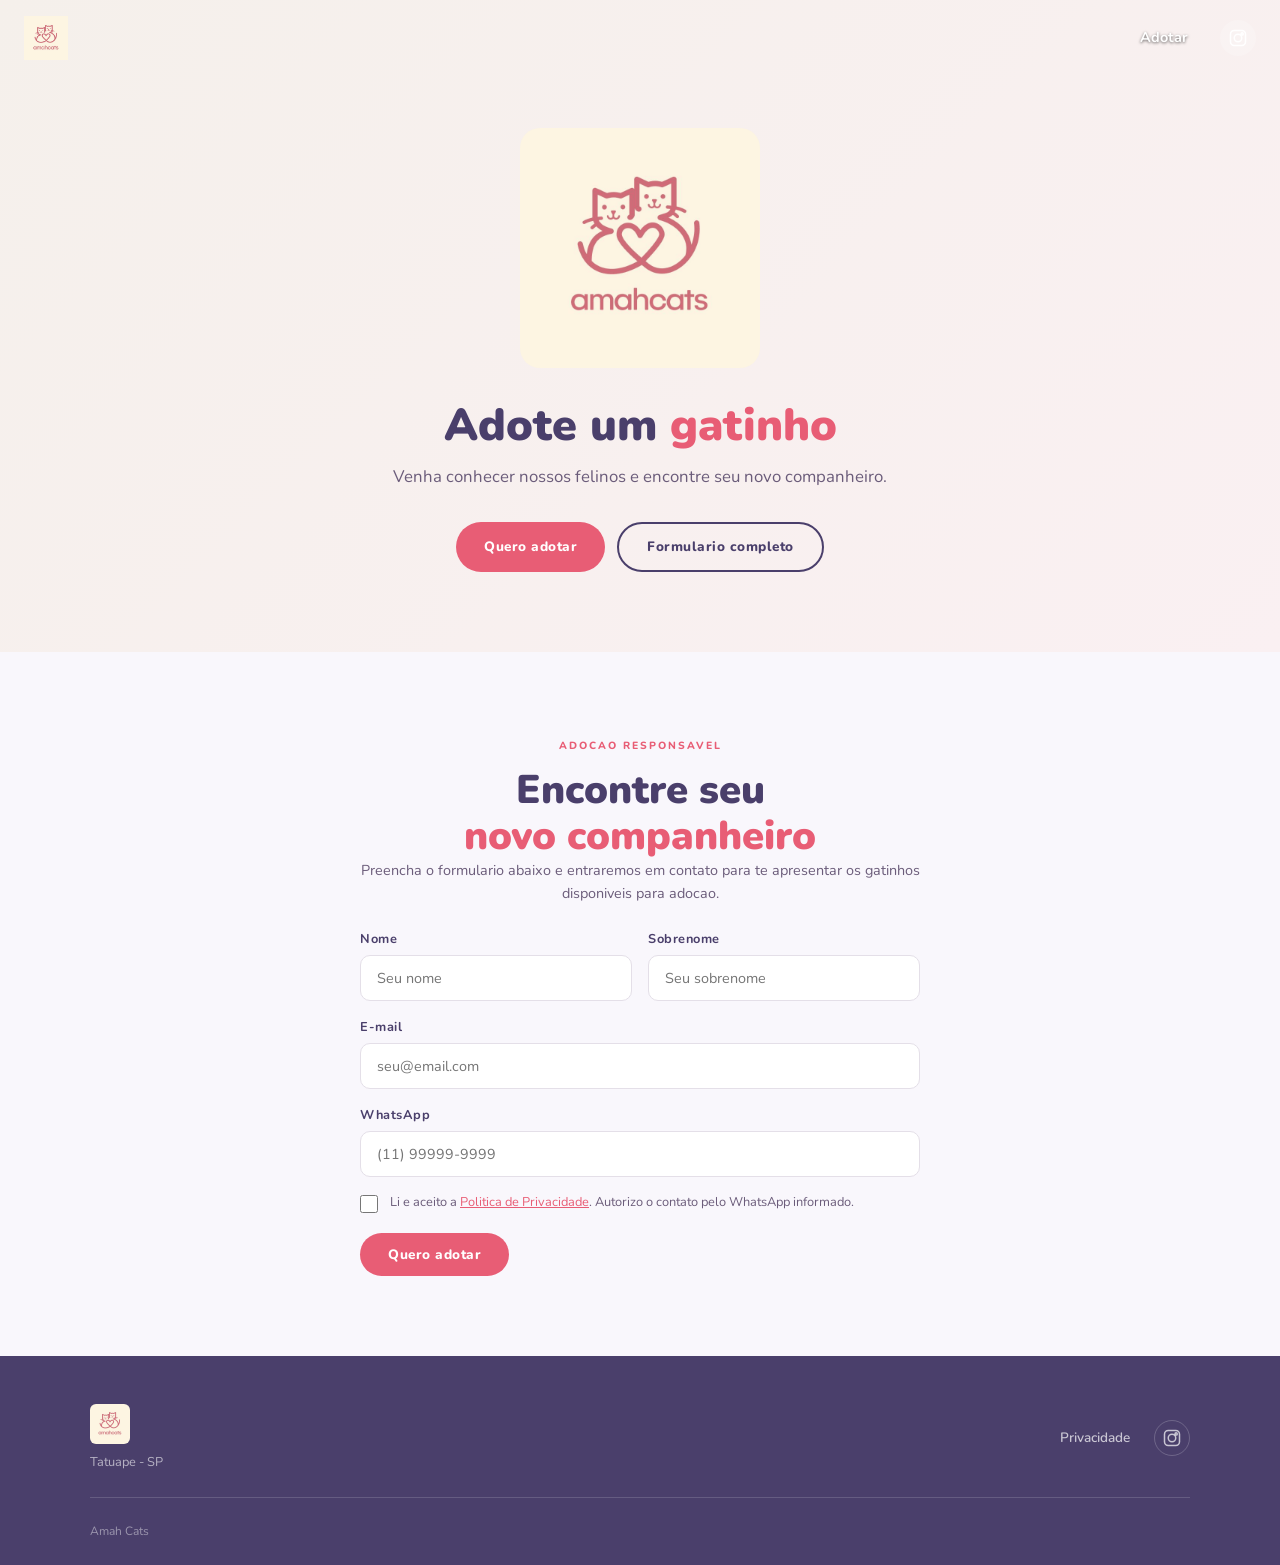
==== index.html @ 545fde56 "fix: remove Cat Cafe branding, update location to Tatuape SP Co-Authored-By: Claude Opus 4.6 (1M con" ====
<!DOCTYPE html>
<html lang="pt-BR">
<head>
  <meta charset="UTF-8" />
  <meta name="viewport" content="width=device-width, initial-scale=1.0" />
  <meta name="description" content="Amah Cats - Tatuape, SP. Adote um gatinho!" />
  <title>Amah Cats</title>
  <link rel="icon" type="image/png" href="assets/amahcats_logo.png" />
  <link rel="stylesheet" href="css/style.css?v=1" />
  <link rel="preconnect" href="https://fonts.googleapis.com" />
  <link rel="preconnect" href="https://fonts.gstatic.com" crossorigin />
  <link href="https://fonts.googleapis.com/css2?family=Nunito:wght@400;600;700;800;900&display=swap" rel="stylesheet" />
</head>
<body>

  <a href="#main-content" class="skip-nav">Pular para o conteudo</a>

  <!-- HEADER -->
  <header class="header header--scrolled" id="header" role="banner">
    <a href="/" class="header__logo" aria-label="Amah Cats - pagina inicial">
      <img src="assets/amahcats_logo.png" alt="Amah Cats" />
    </a>
    <nav class="header__nav" id="mainNav" aria-label="Navegacao principal">
      <a href="#adocao">Adotar</a>
      <div class="header__actions">
        <div class="header__socials" aria-label="Redes sociais">
          <a href="https://instagram.com/amahcats" target="_blank" rel="noopener" aria-label="Instagram da Amah Cats"><svg width="18" height="18" viewBox="0 0 24 24" fill="none" stroke="currentColor" stroke-width="2" stroke-linecap="round" stroke-linejoin="round"><rect x="2" y="2" width="20" height="20" rx="5" ry="5"/><circle cx="12" cy="12" r="5"/><circle cx="17.5" cy="6.5" r="1.5"/></svg></a>
        </div>
      </div>
    </nav>
    <button class="header__menu-toggle" id="menuToggle" aria-label="Abrir menu" aria-expanded="false" aria-controls="mainNav">
      <span></span><span></span><span></span>
    </button>
  </header>

  <main id="main-content">

    <!-- HERO -->
    <section class="hero" aria-label="Apresentacao">
      <div class="hero__content">
        <img src="assets/amahcats_logo.png" alt="Amah Cats" class="hero__logo" width="240" height="240" />
        <h1 class="hero__title">
          Adote um <em>gatinho</em>
        </h1>
        <p class="hero__subtitle">Venha conhecer nossos felinos e encontre seu novo companheiro.</p>
        <div class="hero__cta">
          <a href="#adocao" class="btn btn--primary">Quero adotar</a>
          <a href="/adocao-form" class="btn btn--outline">Formulario completo</a>
        </div>
      </div>
    </section>

    <!-- ADOCAO -->
    <section class="adocao" id="adocao" aria-labelledby="adocao-title">
      <div class="adocao__inner">
        <span class="section-label">Adocao responsavel</span>
        <h2 class="section-title" id="adocao-title">Encontre seu<br><span>novo companheiro</span></h2>
        <p>Preencha o formulario abaixo e entraremos em contato para te apresentar os gatinhos disponiveis para adocao.</p>

        <div class="adocao__form-wrap">
          <form id="adoptForm" novalidate>
            <div class="form-row">
              <div class="form-group">
                <label for="nome">Nome</label>
                <input type="text" id="nome" name="nome" autocomplete="given-name" required placeholder="Seu nome" />
              </div>
              <div class="form-group">
                <label for="sobrenome">Sobrenome</label>
                <input type="text" id="sobrenome" name="sobrenome" autocomplete="family-name" required placeholder="Seu sobrenome" />
              </div>
            </div>
            <div class="form-group">
              <label for="email">E-mail</label>
              <input type="email" id="email" name="email" autocomplete="email" required placeholder="seu@email.com" />
            </div>
            <div class="form-group">
              <label for="telefone">WhatsApp</label>
              <input type="tel" id="telefone" name="telefone" autocomplete="tel" required placeholder="(11) 99999-9999" />
            </div>
            <div class="consent-group">
              <input type="checkbox" id="consent" name="consent" required />
              <label for="consent">
                Li e aceito a <a href="/privacidade" target="_blank">Politica de Privacidade</a>.
                Autorizo o contato pelo WhatsApp informado.
              </label>
            </div>
            <button type="submit" class="btn btn--primary">Quero adotar</button>
            <div class="form-feedback" role="alert" aria-live="polite"></div>
          </form>
        </div>
      </div>
    </section>

  </main>

  <!-- FOOTER -->
  <footer class="footer" role="contentinfo">
    <div class="footer__inner">
      <div>
        <a href="/" class="footer__logo" aria-label="Amah Cats - pagina inicial">
          <img src="assets/amahcats_logo.png" alt="Amah Cats" />
        </a>
        <p class="footer__tagline">Tatuape - SP</p>
      </div>
      <div class="footer__links">
        <a href="/privacidade">Privacidade</a>
        <div class="footer__socials" aria-label="Redes sociais">
          <a href="https://instagram.com/amahcats" target="_blank" rel="noopener" aria-label="Instagram"><svg width="18" height="18" viewBox="0 0 24 24" fill="none" stroke="currentColor" stroke-width="2" stroke-linecap="round" stroke-linejoin="round"><rect x="2" y="2" width="20" height="20" rx="5" ry="5"/><circle cx="12" cy="12" r="5"/><circle cx="17.5" cy="6.5" r="1.5"/></svg></a>
        </div>
      </div>
    </div>
    <div class="footer__bottom">
      <span>Amah Cats</span>
    </div>
  </footer>

  <script src="assets/main.js?v=1"></script>

</body>
</html>
---- css/style.css ----
/* ============================================================
   Amah Cats — Design System
   ============================================================ */

/* ─── Tokens ─────────────────────────────────────────────── */
:root {
  --color-primary:  #4a3f6b;
  --color-accent:   #e85d75;
  --color-amber:    #f0b955;
  --color-bg:       #f9f7fc;
  --color-white:    #ffffff;
  --color-text:     #1c1024;
  --color-muted:    #6b5c7a;
  --color-border:   #e4dfe8;

  --font-family: 'Nunito', sans-serif;

  --radius-pill: 99px;
  --radius-card: 20px;
  --radius-input: 10px;

  --shadow-card: 0 4px 20px rgba(0,0,0,0.08);
  --shadow-hero-card: 0 12px 48px rgba(0,0,0,0.22);

  --transition: 0.2s ease;

  --container-max: 1100px;
  --section-pad: 5rem 1.5rem;
}

/* ─── Reset ──────────────────────────────────────────────── */
*, *::before, *::after { box-sizing: border-box; margin: 0; padding: 0; }
html { scroll-behavior: smooth; }
body {
  font-family: var(--font-family);
  background: var(--color-bg);
  color: var(--color-text);
  font-size: 1rem;
  line-height: 1.6;
  -webkit-font-smoothing: antialiased;
}
img { display: block; max-width: 100%; }
a { color: inherit; text-decoration: none; }
button { cursor: pointer; border: none; background: none; font-family: inherit; }

/* ─── Container ──────────────────────────────────────────── */
.container {
  max-width: var(--container-max);
  margin-inline: auto;
  padding-inline: 1.5rem;
}

/* ─── Buttons ────────────────────────────────────────────── */
.btn {
  display: inline-flex;
  align-items: center;
  gap: 0.4rem;
  padding: 0.75rem 1.75rem;
  border-radius: var(--radius-pill);
  font-family: var(--font-family);
  font-weight: 800;
  font-size: 0.85rem;
  letter-spacing: 0.5px;
  transition: opacity var(--transition), transform var(--transition);
  text-decoration: none;
}
.btn:hover { opacity: 0.88; transform: translateY(-1px); }
.btn--primary { background: var(--color-accent); color: var(--color-white); }
.btn--outline { border: 2px solid var(--color-primary); color: var(--color-primary); }
.btn--outline-white { border: 2px solid var(--color-white); color: var(--color-white); }

/* ─── Typography helpers ─────────────────────────────────── */
.section-label {
  display: inline-block;
  font-size: 0.65rem;
  font-weight: 800;
  letter-spacing: 2px;
  text-transform: uppercase;
  color: var(--color-accent);
  margin-bottom: 0.75rem;
}

.section-title {
  font-size: clamp(1.8rem, 4vw, 2.5rem);
  font-weight: 900;
  line-height: 1.15;
  color: var(--color-primary);
}

.section-title span { color: var(--color-accent); }

/* ─── Skip Nav ───────────────────────────────────────────── */
.skip-nav {
  position: absolute;
  top: -100%;
  left: 1rem;
  background: var(--color-accent);
  color: var(--color-white);
  padding: 0.5rem 1rem;
  border-radius: 0 0 8px 8px;
  font-weight: 700;
  z-index: 9999;
  transition: top var(--transition);
}
.skip-nav:focus { top: 0; }

/* ─── Fade-in ─────────────────────────────────────────────── */
.fade-in {
  opacity: 0;
  transform: translateY(24px);
  transition: opacity 0.5s ease, transform 0.5s ease;
}
.fade-in--visible {
  opacity: 1;
  transform: none;
}

/* ─── Header ─────────────────────────────────────────────── */
.header {
  position: fixed;
  top: 0; left: 0; right: 0;
  z-index: 100;
  padding: 1rem 1.5rem;
  display: flex;
  align-items: center;
  justify-content: space-between;
  transition: background var(--transition), box-shadow var(--transition), padding var(--transition);
}
.header--scrolled {
  background: var(--color-white);
  box-shadow: 0 2px 12px rgba(0,0,0,0.08);
  padding-block: 0.6rem;
}
.header__logo img { height: 44px; }
.header__nav {
  display: flex;
  align-items: center;
  gap: 2rem;
}
.header__nav a {
  font-size: 0.9rem;
  font-weight: 700;
  color: var(--color-white);
  text-shadow: 0 1px 3px rgba(0,0,0,0.6);
  transition: color var(--transition), text-shadow var(--transition);
}
.header--scrolled .header__nav a {
  color: var(--color-primary);
  text-shadow: none;
}
.header__nav a:hover { color: var(--color-accent); }
.header__actions {
  display: flex;
  align-items: center;
  gap: 1rem;
}
.header__socials {
  display: flex;
  gap: 0.5rem;
}
.header__socials a {
  width: 36px; height: 36px;
  border-radius: 50%;
  background: rgba(255,255,255,0.2);
  display: flex;
  align-items: center;
  justify-content: center;
  color: var(--color-white);
  font-size: 1rem;
  transition: background var(--transition), color var(--transition);
}
.header--scrolled .header__socials a {
  background: var(--color-border);
  color: var(--color-primary);
}
.header__socials a:hover { background: var(--color-primary); color: var(--color-white); }
.header__menu-toggle {
  display: none;
  flex-direction: column;
  gap: 5px;
  width: 28px;
  padding: 4px;
}
.header__menu-toggle span {
  display: block;
  height: 2px;
  background: var(--color-primary);
  border-radius: 2px;
  transition: transform var(--transition), opacity var(--transition);
}
.header--open .header__menu-toggle span:nth-child(1) { transform: translateY(7px) rotate(45deg); }
.header--open .header__menu-toggle span:nth-child(2) { opacity: 0; }
.header--open .header__menu-toggle span:nth-child(3) { transform: translateY(-7px) rotate(-45deg); }

/* ─── Hero ───────────────────────────────────────────────── */
.hero {
  position: relative;
  min-height: 520px;
  background: linear-gradient(135deg, #f5f0eb 0%, #faf0f2 100%);
  display: flex;
  align-items: center;
  justify-content: center;
  text-align: center;
  padding: 8rem 1.5rem 5rem;
}
.hero__content { max-width: 600px; }
.hero__logo {
  width: 240px;
  height: auto;
  margin: 0 auto 2rem;
  border-radius: var(--radius-card);
}
.hero__title {
  font-size: clamp(1.8rem, 4vw, 2.8rem);
  font-weight: 900;
  line-height: 1.15;
  color: var(--color-primary);
  margin-bottom: 0.75rem;
}
.hero__title em { font-style: normal; color: var(--color-accent); }
.hero__subtitle {
  font-size: 1.05rem;
  color: var(--color-muted);
  margin-bottom: 2rem;
}
.hero__cta { display: flex; gap: 0.75rem; flex-wrap: wrap; justify-content: center; }

/* ─── Adoção ─────────────────────────────────────────────── */
.adocao {
  padding: var(--section-pad);
  background: var(--color-bg);
}
.adocao__inner {
  max-width: 560px;
  margin-inline: auto;
  text-align: center;
}
.adocao__inner > p { color: var(--color-muted); font-size: 0.9rem; margin-bottom: 1.5rem; }
.adocao__form-wrap { text-align: left; }

.form-group { margin-bottom: 1rem; }
.form-group label {
  display: block;
  font-size: 0.8rem;
  font-weight: 700;
  color: var(--color-primary);
  margin-bottom: 0.35rem;
  letter-spacing: 0.5px;
}
.form-group input,
.form-group select {
  width: 100%;
  padding: 0.75rem 1rem;
  border: 1.5px solid var(--color-border);
  border-radius: var(--radius-input);
  font-family: var(--font-family);
  font-size: 0.9rem;
  color: var(--color-text);
  background: var(--color-white);
  transition: border-color var(--transition), box-shadow var(--transition);
}
.form-group input:focus,
.form-group select:focus {
  outline: none;
  border-color: var(--color-accent);
  box-shadow: 0 0 0 3px rgba(232,93,117,0.12);
}
.form-row { display: grid; grid-template-columns: 1fr 1fr; gap: 1rem; }
.consent-group { display: flex; gap: 0.75rem; align-items: flex-start; margin-bottom: 1.25rem; }
.consent-group input[type="checkbox"] { width: 18px; height: 18px; margin-top: 2px; accent-color: var(--color-accent); flex-shrink: 0; }
.consent-group label { font-size: 0.8rem; color: var(--color-muted); line-height: 1.5; margin: 0; }
.consent-group a { color: var(--color-accent); text-decoration: underline; }
.form-feedback { font-size: 0.875rem; font-weight: 600; padding: 0.75rem 1rem; border-radius: var(--radius-input); margin-top: 0.75rem; display: none; }
.form-feedback--success { display: block; background: #d4edda; color: #1a6630; }
.form-feedback--error { display: block; background: #f8d7da; color: #721c24; }
.form-feedback--warning { display: block; background: #fff3cd; color: #856404; }
.form-feedback--info { display: block; background: #d1ecf1; color: #0c5460; }

/* ─── Footer ─────────────────────────────────────────────── */
.footer { background: var(--color-primary); color: var(--color-white); padding: 3rem 1.5rem 1.5rem; }
.footer__inner {
  max-width: var(--container-max);
  margin-inline: auto;
  display: grid;
  grid-template-columns: 1fr auto;
  gap: 2rem;
  align-items: center;
  padding-bottom: 1.5rem;
  border-bottom: 1px solid rgba(255,255,255,0.15);
  margin-bottom: 1.5rem;
}
.footer__logo img { height: 40px; border-radius: 6px; }
.footer__tagline { font-size: 0.8rem; color: rgba(255,255,255,0.6); margin-top: 0.5rem; }
.footer__links { display: flex; gap: 1.5rem; align-items: center; }
.footer__links a { color: rgba(255,255,255,0.7); font-size: 0.85rem; font-weight: 600; transition: color var(--transition); }
.footer__links a:hover { color: var(--color-white); }
.footer__socials { display: flex; gap: 0.5rem; }
.footer__socials a {
  width: 36px; height: 36px;
  border-radius: 50%;
  border: 1px solid rgba(255,255,255,0.2);
  display: flex; align-items: center; justify-content: center;
  font-size: 0.9rem;
  color: rgba(255,255,255,0.7);
  transition: background var(--transition), color var(--transition);
}
.footer__socials a:hover { background: var(--color-accent); color: white; border-color: transparent; }
.footer__bottom {
  max-width: var(--container-max);
  margin-inline: auto;
  display: flex;
  justify-content: space-between;
  align-items: center;
  font-size: 0.75rem;
  color: rgba(255,255,255,0.45);
}

/* ─── Responsivo ─────────────────────────────────────────── */
@media (max-width: 768px) {
  :root { --section-pad: 3.5rem 1.25rem; }

  .header__nav,
  .header__actions { display: none; }
  .header__menu-toggle { display: flex; }
  .header--open .header__nav {
    display: flex;
    flex-direction: column;
    position: fixed;
    inset: 0;
    background: var(--color-white);
    padding: 5rem 2rem 2rem;
    gap: 1.5rem;
    z-index: 99;
  }
  .header--open .header__menu-toggle {
    position: fixed;
    top: 1rem;
    right: 1.5rem;
    z-index: 101;
  }
  .header--open .header__logo {
    position: fixed;
    top: 1rem;
    left: 1.5rem;
    z-index: 101;
  }
  .header--open .header__nav a { font-size: 1.25rem; color: var(--color-primary); text-shadow: none; }
  .header--open .header__socials a { background: var(--color-border); color: var(--color-primary); }
  .header--open .header__actions {
    display: flex;
    flex-direction: column;
    align-items: flex-start;
    gap: 1rem;
    margin-top: 1rem;
  }

  .hero { min-height: 420px; padding: 7rem 1.25rem 3.5rem; }
  .hero__logo { width: 180px; }

  .form-row { grid-template-columns: 1fr; }
  .footer__inner { grid-template-columns: 1fr; }
  .footer__bottom { flex-direction: column; gap: 0.5rem; text-align: center; }
}
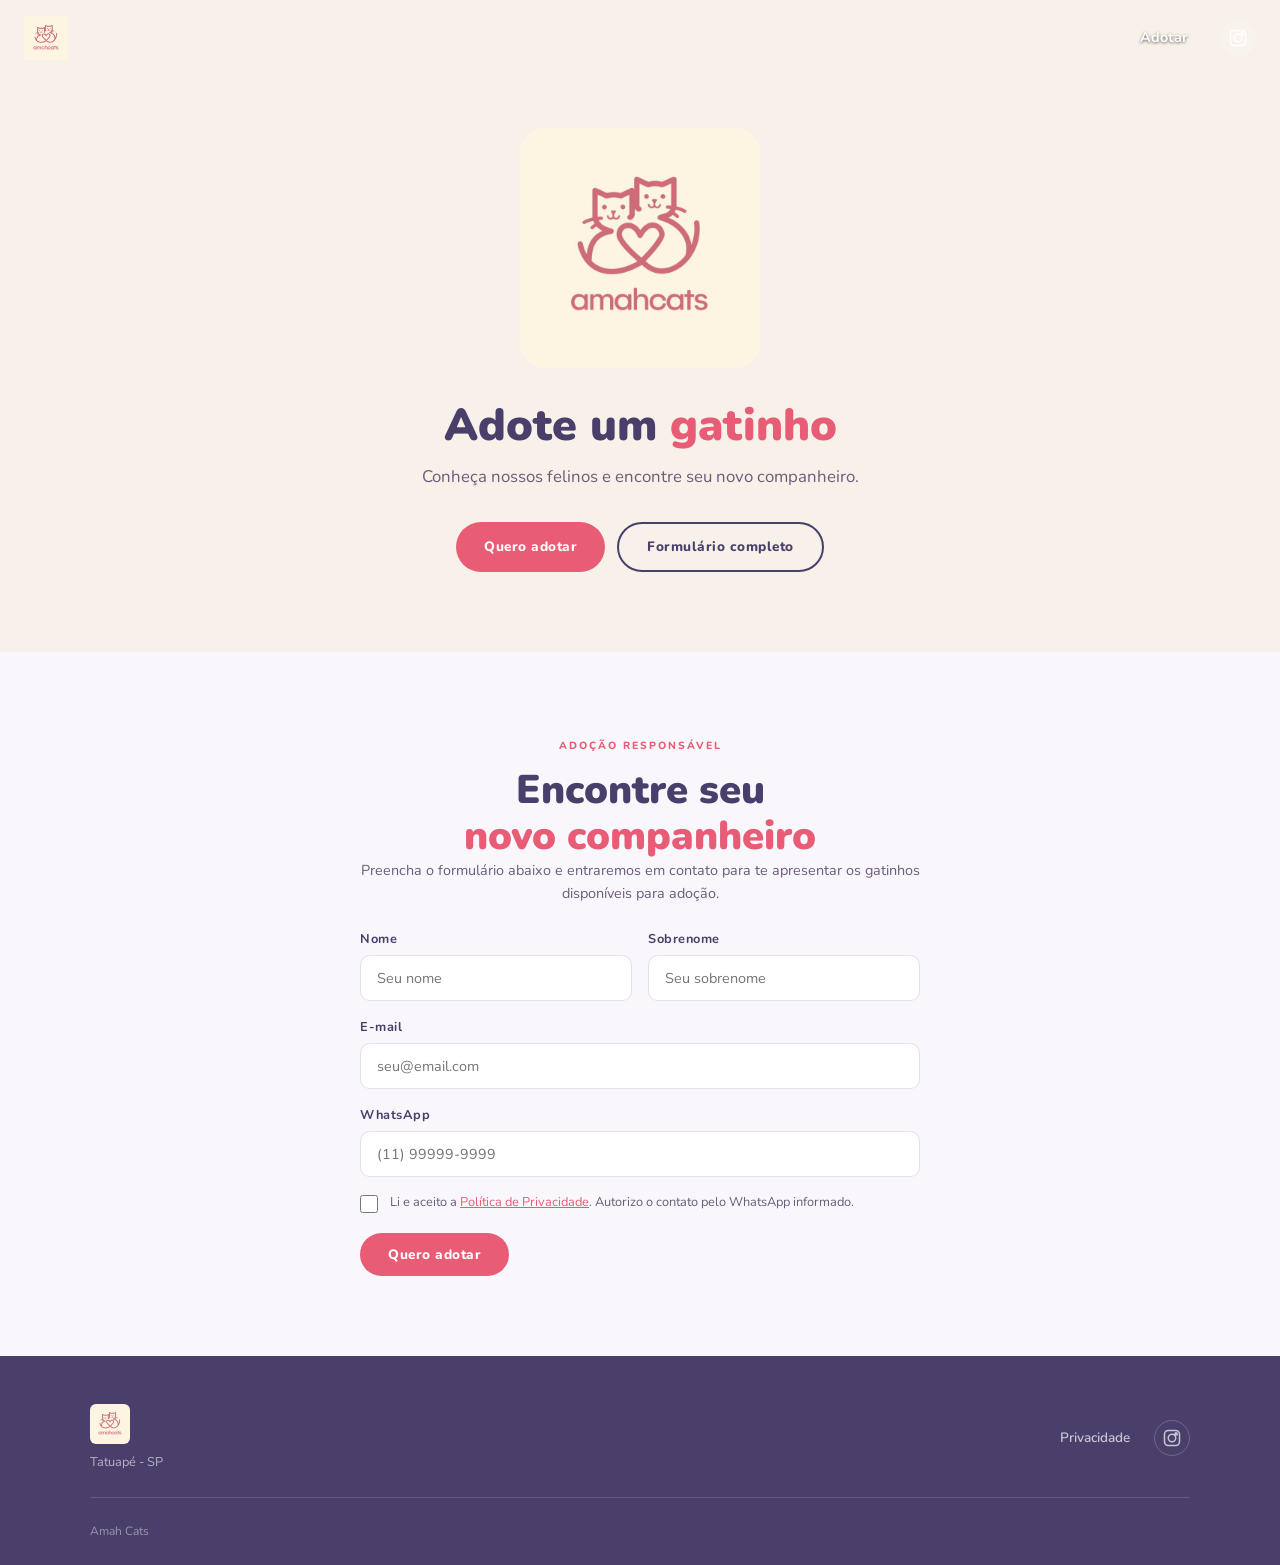
==== commit b48f55fb: "fix: UX audit corrections - accents, hero, a11y - Fix all pt-BR accents across HTML and JS files - H" ====
--- a/index.html
+++ b/index.html
@@ -3,24 +3,24 @@
 <head>
   <meta charset="UTF-8" />
   <meta name="viewport" content="width=device-width, initial-scale=1.0" />
-  <meta name="description" content="Amah Cats - Tatuape, SP. Adote um gatinho!" />
-  <title>Amah Cats</title>
+  <meta name="description" content="Amah Cats - Adoção responsável de gatinhos em Tatuapé, SP." />
+  <title>Amah Cats - Adoção Responsável</title>
   <link rel="icon" type="image/png" href="assets/amahcats_logo.png" />
-  <link rel="stylesheet" href="css/style.css?v=1" />
+  <link rel="stylesheet" href="css/style.css?v=2" />
   <link rel="preconnect" href="https://fonts.googleapis.com" />
   <link rel="preconnect" href="https://fonts.gstatic.com" crossorigin />
   <link href="https://fonts.googleapis.com/css2?family=Nunito:wght@400;600;700;800;900&display=swap" rel="stylesheet" />
 </head>
 <body>
 
-  <a href="#main-content" class="skip-nav">Pular para o conteudo</a>
+  <a href="#main-content" class="skip-nav">Pular para o conteúdo</a>
 
   <!-- HEADER -->
   <header class="header header--scrolled" id="header" role="banner">
-    <a href="/" class="header__logo" aria-label="Amah Cats - pagina inicial">
+    <a href="/" class="header__logo" aria-label="Amah Cats - página inicial">
       <img src="assets/amahcats_logo.png" alt="Amah Cats" />
     </a>
-    <nav class="header__nav" id="mainNav" aria-label="Navegacao principal">
+    <nav class="header__nav" id="mainNav" aria-label="Navegação principal">
       <a href="#adocao">Adotar</a>
       <div class="header__actions">
         <div class="header__socials" aria-label="Redes sociais">
@@ -36,26 +36,26 @@
   <main id="main-content">
 
     <!-- HERO -->
-    <section class="hero" aria-label="Apresentacao">
+    <section class="hero" aria-label="Apresentação">
       <div class="hero__content">
         <img src="assets/amahcats_logo.png" alt="Amah Cats" class="hero__logo" width="240" height="240" />
         <h1 class="hero__title">
           Adote um <em>gatinho</em>
         </h1>
-        <p class="hero__subtitle">Venha conhecer nossos felinos e encontre seu novo companheiro.</p>
+        <p class="hero__subtitle">Conheça nossos felinos e encontre seu novo companheiro.</p>
         <div class="hero__cta">
           <a href="#adocao" class="btn btn--primary">Quero adotar</a>
-          <a href="/adocao-form" class="btn btn--outline">Formulario completo</a>
+          <a href="/adocao-form" class="btn btn--outline">Formulário completo</a>
         </div>
       </div>
     </section>
 
-    <!-- ADOCAO -->
+    <!-- ADOÇÃO -->
     <section class="adocao" id="adocao" aria-labelledby="adocao-title">
       <div class="adocao__inner">
-        <span class="section-label">Adocao responsavel</span>
+        <span class="section-label">Adoção responsável</span>
         <h2 class="section-title" id="adocao-title">Encontre seu<br><span>novo companheiro</span></h2>
-        <p>Preencha o formulario abaixo e entraremos em contato para te apresentar os gatinhos disponiveis para adocao.</p>
+        <p>Preencha o formulário abaixo e entraremos em contato para te apresentar os gatinhos disponíveis para adoção.</p>
 
         <div class="adocao__form-wrap">
           <form id="adoptForm" novalidate>
@@ -80,7 +80,7 @@
             <div class="consent-group">
               <input type="checkbox" id="consent" name="consent" required />
               <label for="consent">
-                Li e aceito a <a href="/privacidade" target="_blank">Politica de Privacidade</a>.
+                Li e aceito a <a href="/privacidade" target="_blank">Política de Privacidade</a>.
                 Autorizo o contato pelo WhatsApp informado.
               </label>
             </div>
@@ -97,10 +97,10 @@
   <footer class="footer" role="contentinfo">
     <div class="footer__inner">
       <div>
-        <a href="/" class="footer__logo" aria-label="Amah Cats - pagina inicial">
+        <a href="/" class="footer__logo" aria-label="Amah Cats - página inicial">
           <img src="assets/amahcats_logo.png" alt="Amah Cats" />
         </a>
-        <p class="footer__tagline">Tatuape - SP</p>
+        <p class="footer__tagline">Tatuapé - SP</p>
       </div>
       <div class="footer__links">
         <a href="/privacidade">Privacidade</a>
@@ -114,7 +114,7 @@
     </div>
   </footer>
 
-  <script src="assets/main.js?v=1"></script>
+  <script src="assets/main.js?v=2"></script>
 
 </body>
 </html>
--- a/css/style.css
+++ b/css/style.css
@@ -196,7 +196,7 @@
 .hero {
   position: relative;
   min-height: 520px;
-  background: linear-gradient(135deg, #f5f0eb 0%, #faf0f2 100%);
+  background: #f8f1ea;
   display: flex;
   align-items: center;
   justify-content: center;
@@ -208,7 +208,14 @@
   width: 240px;
   height: auto;
   margin: 0 auto 2rem;
-  border-radius: var(--radius-card);
+  border-radius: 24px;
+}
+
+/* ─── Wizard time hint ──────────────────────────────────── */
+.wizard__time-hint {
+  font-size: 0.7rem;
+  color: rgba(255, 255, 255, 0.5);
+  margin-top: 0.25rem;
 }
 .hero__title {
   font-size: clamp(1.8rem, 4vw, 2.8rem);
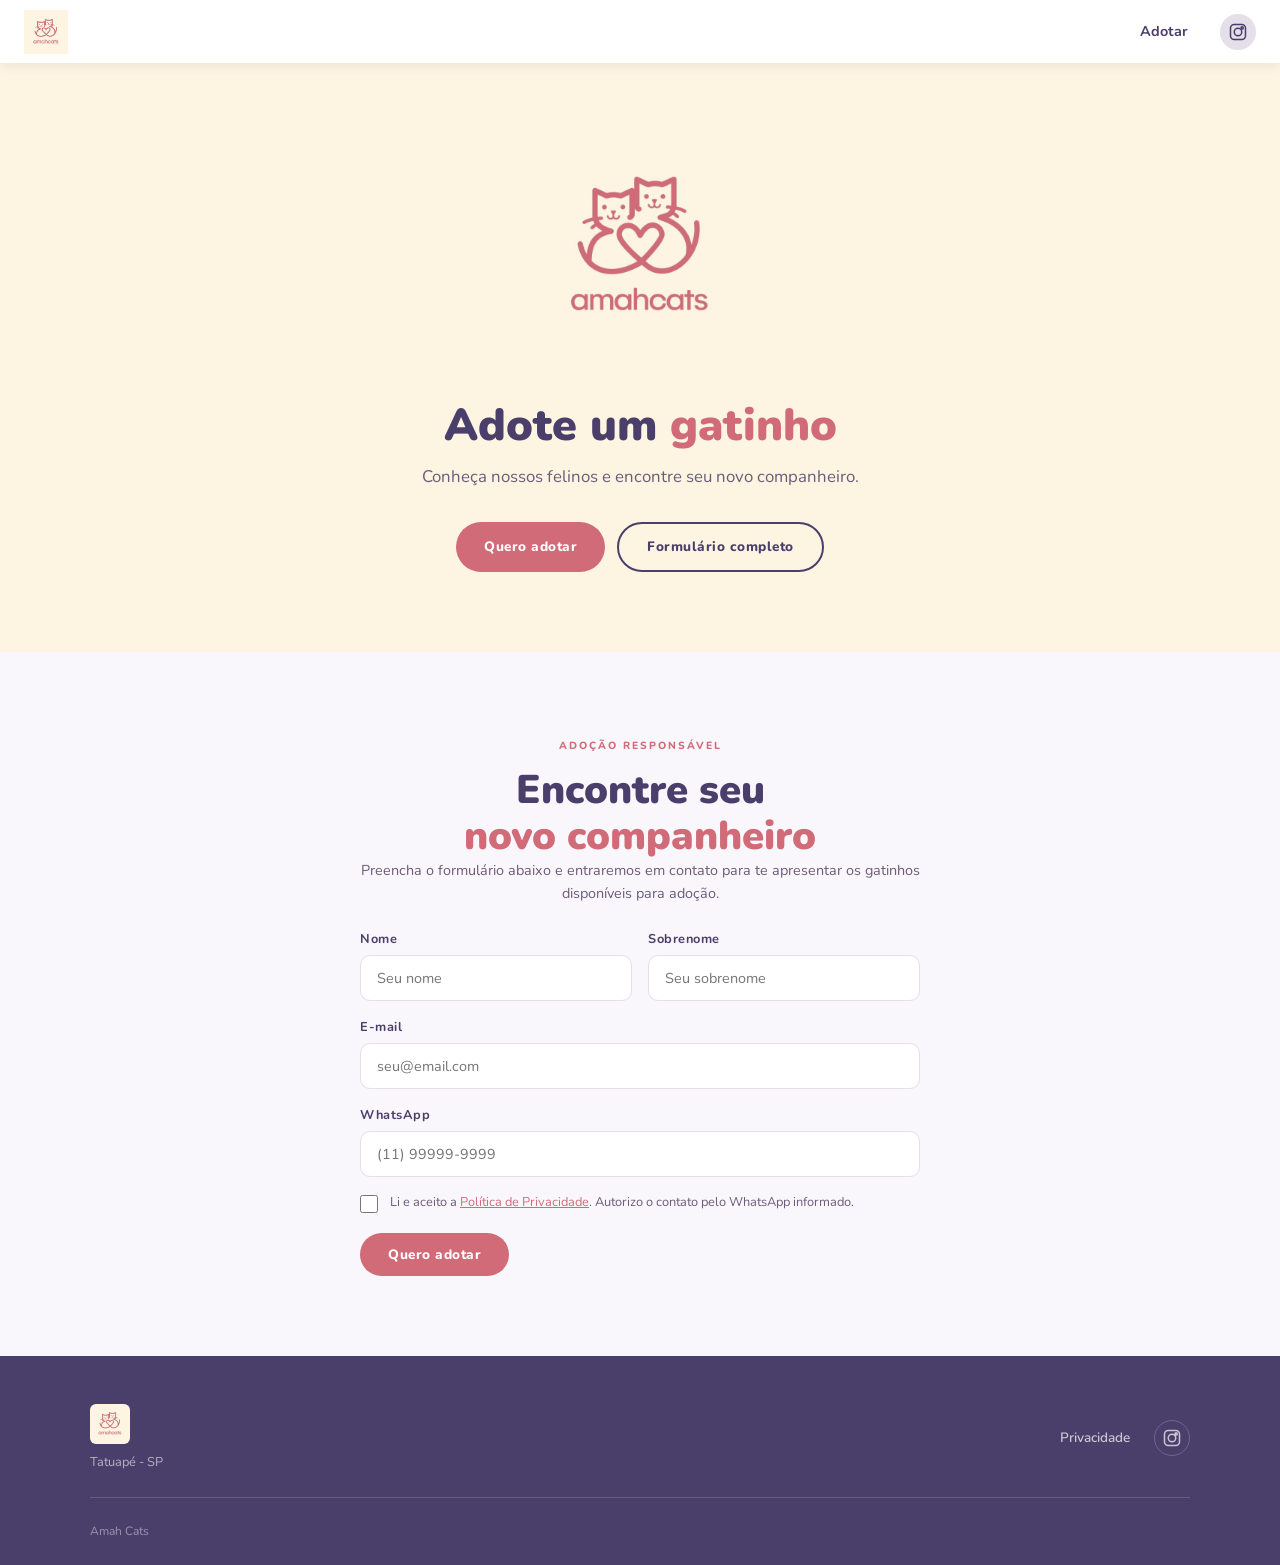
==== commit 84cfb27c: "chore: bump asset versions to v=3 for cache busting Co-Authored-By: Claude Opus 4.6 (1M context) <no" ====
--- a/index.html
+++ b/index.html
@@ -6,7 +6,7 @@
   <meta name="description" content="Amah Cats - Adoção responsável de gatinhos em Tatuapé, SP." />
   <title>Amah Cats - Adoção Responsável</title>
   <link rel="icon" type="image/png" href="assets/amahcats_logo.png" />
-  <link rel="stylesheet" href="css/style.css?v=2" />
+  <link rel="stylesheet" href="css/style.css?v=3" />
   <link rel="preconnect" href="https://fonts.googleapis.com" />
   <link rel="preconnect" href="https://fonts.gstatic.com" crossorigin />
   <link href="https://fonts.googleapis.com/css2?family=Nunito:wght@400;600;700;800;900&display=swap" rel="stylesheet" />
@@ -114,7 +114,7 @@
     </div>
   </footer>
 
-  <script src="assets/main.js?v=2"></script>
+  <script src="assets/main.js?v=3"></script>
 
 </body>
 </html>
--- a/css/style.css
+++ b/css/style.css
@@ -5,7 +5,7 @@
 /* ─── Tokens ─────────────────────────────────────────────── */
 :root {
   --color-primary:  #4a3f6b;
-  --color-accent:   #e85d75;
+  --color-accent:   #d16b78;
   --color-amber:    #f0b955;
   --color-bg:       #f9f7fc;
   --color-white:    #ffffff;
@@ -196,7 +196,7 @@
 .hero {
   position: relative;
   min-height: 520px;
-  background: #f8f1ea;
+  background: #fdf5e2;
   display: flex;
   align-items: center;
   justify-content: center;
@@ -270,7 +270,7 @@
 .form-group select:focus {
   outline: none;
   border-color: var(--color-accent);
-  box-shadow: 0 0 0 3px rgba(232,93,117,0.12);
+  box-shadow: 0 0 0 3px rgba(209,107,120,0.12);
 }
 .form-row { display: grid; grid-template-columns: 1fr 1fr; gap: 1rem; }
 .consent-group { display: flex; gap: 0.75rem; align-items: flex-start; margin-bottom: 1.25rem; }
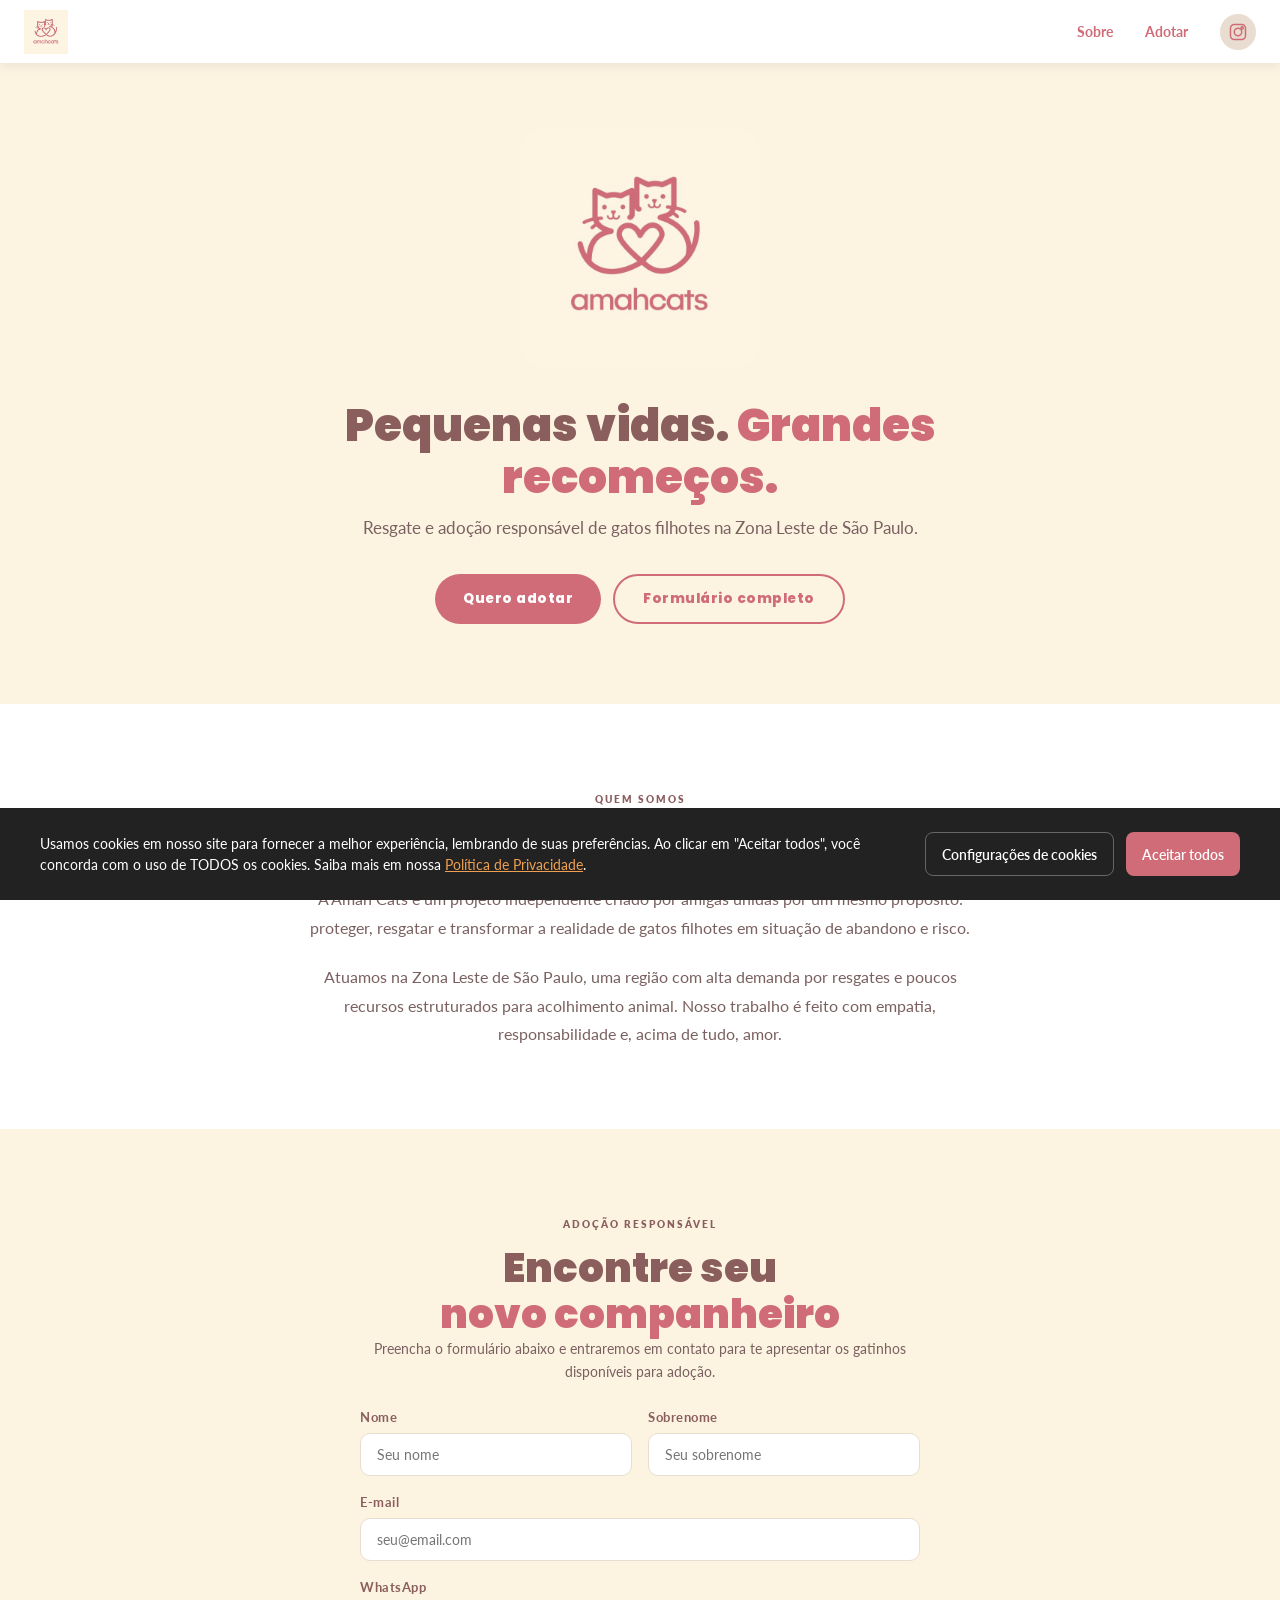
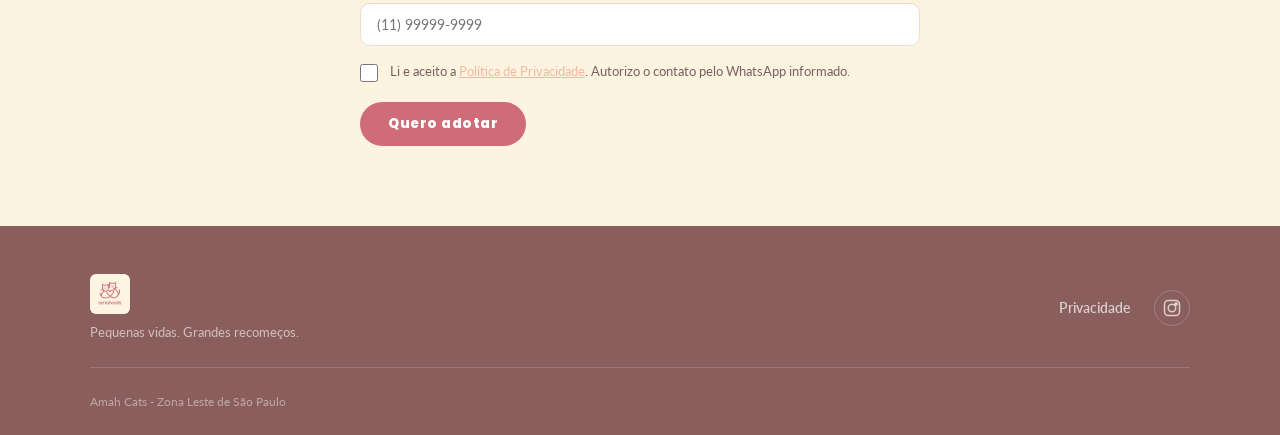
==== commit df2a68b1: "feat: align site with brand manual - colors, typography, content - Update color palette to manual sp" ====
--- a/index.html
+++ b/index.html
@@ -3,13 +3,13 @@
 <head>
   <meta charset="UTF-8" />
   <meta name="viewport" content="width=device-width, initial-scale=1.0" />
-  <meta name="description" content="Amah Cats - Adoção responsável de gatinhos em Tatuapé, SP." />
+  <meta name="description" content="Amah Cats - Resgate e adoção responsável de gatos filhotes na Zona Leste de São Paulo. Pequenas vidas, grandes recomeços." />
   <title>Amah Cats - Adoção Responsável</title>
   <link rel="icon" type="image/png" href="assets/amahcats_logo.png" />
-  <link rel="stylesheet" href="css/style.css?v=3" />
+  <link rel="stylesheet" href="css/style.css?v=4" />
   <link rel="preconnect" href="https://fonts.googleapis.com" />
   <link rel="preconnect" href="https://fonts.gstatic.com" crossorigin />
-  <link href="https://fonts.googleapis.com/css2?family=Nunito:wght@400;600;700;800;900&display=swap" rel="stylesheet" />
+  <link href="https://fonts.googleapis.com/css2?family=Lato:wght@400;700&family=Poppins:wght@600;700;800;900&display=swap" rel="stylesheet" />
 </head>
 <body>
 
@@ -21,6 +21,7 @@
       <img src="assets/amahcats_logo.png" alt="Amah Cats" />
     </a>
     <nav class="header__nav" id="mainNav" aria-label="Navegação principal">
+      <a href="#sobre">Sobre</a>
       <a href="#adocao">Adotar</a>
       <div class="header__actions">
         <div class="header__socials" aria-label="Redes sociais">
@@ -40,13 +41,23 @@
       <div class="hero__content">
         <img src="assets/amahcats_logo.png" alt="Amah Cats" class="hero__logo" width="240" height="240" />
         <h1 class="hero__title">
-          Adote um <em>gatinho</em>
+          Pequenas vidas. <em>Grandes recomeços.</em>
         </h1>
-        <p class="hero__subtitle">Conheça nossos felinos e encontre seu novo companheiro.</p>
+        <p class="hero__subtitle">Resgate e adoção responsável de gatos filhotes na Zona Leste de São Paulo.</p>
         <div class="hero__cta">
           <a href="#adocao" class="btn btn--primary">Quero adotar</a>
           <a href="/adocao-form" class="btn btn--outline">Formulário completo</a>
         </div>
+      </div>
+    </section>
+
+    <!-- SOBRE -->
+    <section class="sobre" id="sobre" aria-labelledby="sobre-title">
+      <div class="sobre__inner fade-in">
+        <span class="section-label">Quem somos</span>
+        <h2 class="section-title" id="sobre-title">Sobre a <span>Amah Cats</span></h2>
+        <p>A Amah Cats é um projeto independente criado por amigas unidas por um mesmo propósito: proteger, resgatar e transformar a realidade de gatos filhotes em situação de abandono e risco.</p>
+        <p>Atuamos na Zona Leste de São Paulo, uma região com alta demanda por resgates e poucos recursos estruturados para acolhimento animal. Nosso trabalho é feito com empatia, responsabilidade e, acima de tudo, amor.</p>
       </div>
     </section>
 
@@ -84,6 +95,7 @@
                 Autorizo o contato pelo WhatsApp informado.
               </label>
             </div>
+            <div class="cf-turnstile" data-sitekey="0x4AAAAAAC_Lg8Rm0d1KUA14"></div>
             <button type="submit" class="btn btn--primary">Quero adotar</button>
             <div class="form-feedback" role="alert" aria-live="polite"></div>
           </form>
@@ -100,7 +112,7 @@
         <a href="/" class="footer__logo" aria-label="Amah Cats - página inicial">
           <img src="assets/amahcats_logo.png" alt="Amah Cats" />
         </a>
-        <p class="footer__tagline">Tatuapé - SP</p>
+        <p class="footer__tagline">Pequenas vidas. Grandes recomeços.</p>
       </div>
       <div class="footer__links">
         <a href="/privacidade">Privacidade</a>
@@ -110,11 +122,31 @@
       </div>
     </div>
     <div class="footer__bottom">
-      <span>Amah Cats</span>
+      <span>Amah Cats - Zona Leste de São Paulo</span>
     </div>
   </footer>
 
-  <script src="assets/main.js?v=3"></script>
+  <!-- Cookie Banner -->
+  <div id="cookie-banner" class="cookie-banner" role="region" aria-label="Aviso de cookies" aria-describedby="cookie-text">
+    <div class="cookie-banner-inner">
+      <p class="cookie-text" id="cookie-text">
+        Usamos cookies em nosso site para fornecer a melhor experiência, lembrando de suas preferências.
+        Ao clicar em "Aceitar todos", você concorda com o uso de TODOS os cookies.
+        Saiba mais em nossa <a href="/privacidade">Política de Privacidade</a>.
+      </p>
+      <div class="cookie-actions">
+        <button class="cookie-btn cookie-btn-settings" id="cookie-settings" type="button">
+          Configurações de cookies
+        </button>
+        <button class="cookie-btn cookie-btn-accept" id="cookie-accept" type="button">
+          Aceitar todos
+        </button>
+      </div>
+    </div>
+  </div>
+
+  <script src="https://challenges.cloudflare.com/turnstile/v0/api.js" async defer></script>
+  <script src="assets/main.js?v=4"></script>
 
 </body>
 </html>
--- a/css/style.css
+++ b/css/style.css
@@ -4,16 +4,17 @@
 
 /* ─── Tokens ─────────────────────────────────────────────── */
 :root {
-  --color-primary:  #4a3f6b;
-  --color-accent:   #d16b78;
-  --color-amber:    #f0b955;
-  --color-bg:       #f9f7fc;
+  --color-primary:  #CF6C78;
+  --color-accent:   #F2B8A0;
+  --color-dark:     #8B5E5E;
+  --color-bg:       #FCF4E1;
   --color-white:    #ffffff;
-  --color-text:     #1c1024;
-  --color-muted:    #6b5c7a;
-  --color-border:   #e4dfe8;
-
-  --font-family: 'Nunito', sans-serif;
+  --color-text:     #3d2c2c;
+  --color-muted:    #7a6060;
+  --color-border:   #e8ddd0;
+
+  --font-heading: 'Poppins', sans-serif;
+  --font-family: 'Lato', sans-serif;
 
   --radius-pill: 99px;
   --radius-card: 20px;
@@ -39,6 +40,7 @@
   line-height: 1.6;
   -webkit-font-smoothing: antialiased;
 }
+h1, h2, h3, h4, h5, h6 { font-family: var(--font-heading); }
 img { display: block; max-width: 100%; }
 a { color: inherit; text-decoration: none; }
 button { cursor: pointer; border: none; background: none; font-family: inherit; }
@@ -57,7 +59,7 @@
   gap: 0.4rem;
   padding: 0.75rem 1.75rem;
   border-radius: var(--radius-pill);
-  font-family: var(--font-family);
+  font-family: var(--font-heading);
   font-weight: 800;
   font-size: 0.85rem;
   letter-spacing: 0.5px;
@@ -65,7 +67,7 @@
   text-decoration: none;
 }
 .btn:hover { opacity: 0.88; transform: translateY(-1px); }
-.btn--primary { background: var(--color-accent); color: var(--color-white); }
+.btn--primary { background: var(--color-primary); color: var(--color-white); }
 .btn--outline { border: 2px solid var(--color-primary); color: var(--color-primary); }
 .btn--outline-white { border: 2px solid var(--color-white); color: var(--color-white); }
 
@@ -76,7 +78,7 @@
   font-weight: 800;
   letter-spacing: 2px;
   text-transform: uppercase;
-  color: var(--color-accent);
+  color: var(--color-dark);
   margin-bottom: 0.75rem;
 }
 
@@ -84,10 +86,10 @@
   font-size: clamp(1.8rem, 4vw, 2.5rem);
   font-weight: 900;
   line-height: 1.15;
-  color: var(--color-primary);
-}
-
-.section-title span { color: var(--color-accent); }
+  color: var(--color-dark);
+}
+
+.section-title span { color: var(--color-primary); }
 
 /* ─── Skip Nav ───────────────────────────────────────────── */
 .skip-nav {
@@ -173,7 +175,7 @@
   background: var(--color-border);
   color: var(--color-primary);
 }
-.header__socials a:hover { background: var(--color-primary); color: var(--color-white); }
+.header__socials a:hover { background: var(--color-dark); color: var(--color-white); }
 .header__menu-toggle {
   display: none;
   flex-direction: column;
@@ -196,7 +198,7 @@
 .hero {
   position: relative;
   min-height: 520px;
-  background: #fdf5e2;
+  background: var(--color-bg);
   display: flex;
   align-items: center;
   justify-content: center;
@@ -221,10 +223,10 @@
   font-size: clamp(1.8rem, 4vw, 2.8rem);
   font-weight: 900;
   line-height: 1.15;
-  color: var(--color-primary);
+  color: var(--color-dark);
   margin-bottom: 0.75rem;
 }
-.hero__title em { font-style: normal; color: var(--color-accent); }
+.hero__title em { font-style: normal; color: var(--color-primary); }
 .hero__subtitle {
   font-size: 1.05rem;
   color: var(--color-muted);
@@ -250,7 +252,7 @@
   display: block;
   font-size: 0.8rem;
   font-weight: 700;
-  color: var(--color-primary);
+  color: var(--color-dark);
   margin-bottom: 0.35rem;
   letter-spacing: 0.5px;
 }
@@ -270,7 +272,7 @@
 .form-group select:focus {
   outline: none;
   border-color: var(--color-accent);
-  box-shadow: 0 0 0 3px rgba(209,107,120,0.12);
+  box-shadow: 0 0 0 3px rgba(207,108,120,0.15);
 }
 .form-row { display: grid; grid-template-columns: 1fr 1fr; gap: 1rem; }
 .consent-group { display: flex; gap: 0.75rem; align-items: flex-start; margin-bottom: 1.25rem; }
@@ -283,8 +285,25 @@
 .form-feedback--warning { display: block; background: #fff3cd; color: #856404; }
 .form-feedback--info { display: block; background: #d1ecf1; color: #0c5460; }
 
+/* ─── Sobre ─────────────────────────────────────────────── */
+.sobre {
+  padding: var(--section-pad);
+  background: var(--color-white);
+}
+.sobre__inner {
+  max-width: 680px;
+  margin-inline: auto;
+  text-align: center;
+}
+.sobre__inner > p {
+  color: var(--color-muted);
+  font-size: 1rem;
+  line-height: 1.8;
+  margin-top: 1.25rem;
+}
+
 /* ─── Footer ─────────────────────────────────────────────── */
-.footer { background: var(--color-primary); color: var(--color-white); padding: 3rem 1.5rem 1.5rem; }
+.footer { background: var(--color-dark); color: var(--color-white); padding: 3rem 1.5rem 1.5rem; }
 .footer__inner {
   max-width: var(--container-max);
   margin-inline: auto;
@@ -320,6 +339,89 @@
   align-items: center;
   font-size: 0.75rem;
   color: rgba(255,255,255,0.45);
+}
+
+/* ── Cookie Banner ── */
+
+.cookie-banner {
+  position: fixed;
+  bottom: 0;
+  left: 0;
+  right: 0;
+  z-index: 9999;
+  background: #222;
+  color: #fff;
+  padding: 1.5rem;
+  transform: translateY(100%);
+  transition: transform 0.4s ease;
+}
+
+.cookie-banner.is-visible {
+  transform: translateY(0);
+}
+
+.cookie-banner-inner {
+  display: flex;
+  flex-direction: column;
+  gap: 1rem;
+  align-items: center;
+  max-width: 1200px;
+  margin-inline: auto;
+}
+
+.cookie-text {
+  font-size: 0.875rem;
+  line-height: 1.5;
+  margin: 0;
+}
+
+.cookie-text a {
+  color: #f0a050;
+  text-decoration: underline;
+}
+
+.cookie-actions {
+  display: flex;
+  gap: 0.75rem;
+  flex-shrink: 0;
+}
+
+.cookie-btn {
+  padding: 0.5rem 1rem;
+  border: none;
+  border-radius: 8px;
+  font-size: 0.875rem;
+  font-weight: 600;
+  cursor: pointer;
+  white-space: nowrap;
+  min-height: 44px;
+  transition: all 0.3s ease;
+}
+
+.cookie-btn-accept {
+  background: var(--color-primary, #CF6C78);
+  color: #fff;
+}
+
+.cookie-btn-accept:hover {
+  opacity: 0.9;
+}
+
+.cookie-btn-settings {
+  background: transparent;
+  color: #fff;
+  border: 1px solid rgba(255, 255, 255, 0.3);
+}
+
+.cookie-btn-settings:hover {
+  border-color: #fff;
+}
+
+@media (min-width: 640px) {
+  .cookie-banner-inner {
+    flex-direction: row;
+    justify-content: space-between;
+  }
 }
 
 /* ─── Responsivo ─────────────────────────────────────────── */
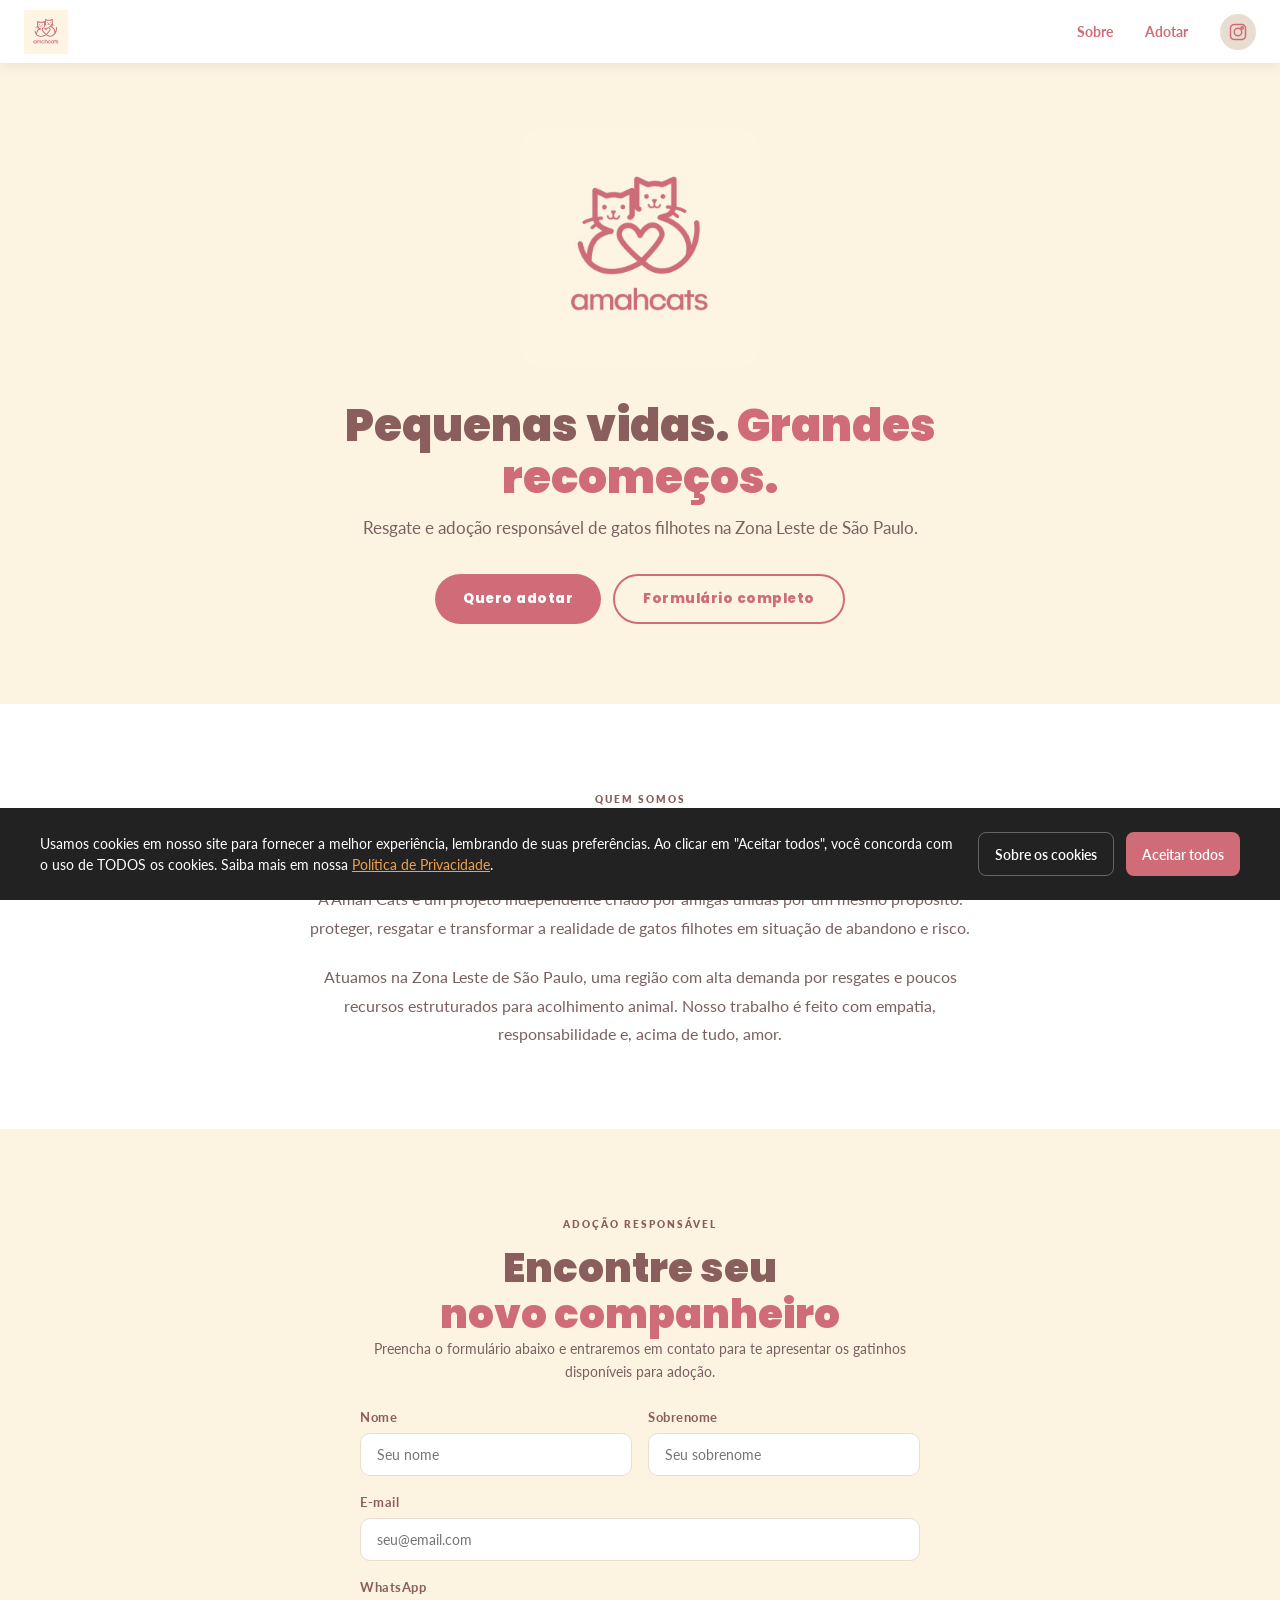
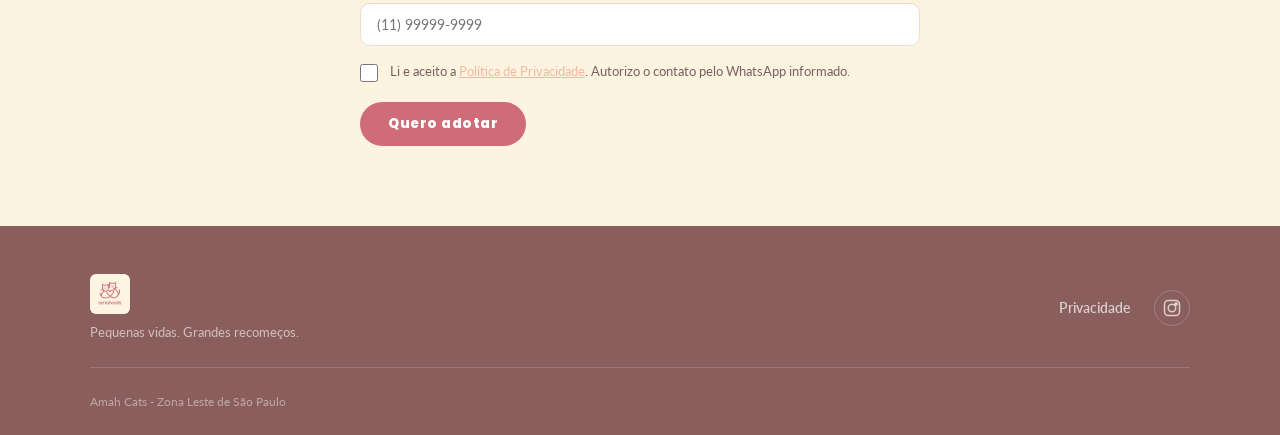
==== commit c87a736c: "feat: security hardening, Turnstile fixes, cookie banner updates - HSTS: max-age 2 years + preload -" ====
--- a/index.html
+++ b/index.html
@@ -136,7 +136,7 @@
       </p>
       <div class="cookie-actions">
         <button class="cookie-btn cookie-btn-settings" id="cookie-settings" type="button">
-          Configurações de cookies
+          Sobre os cookies
         </button>
         <button class="cookie-btn cookie-btn-accept" id="cookie-accept" type="button">
           Aceitar todos
@@ -146,7 +146,7 @@
   </div>
 
   <script src="https://challenges.cloudflare.com/turnstile/v0/api.js" async defer></script>
-  <script src="assets/main.js?v=4"></script>
+  <script src="assets/main.js?v=5"></script>
 
 </body>
 </html>
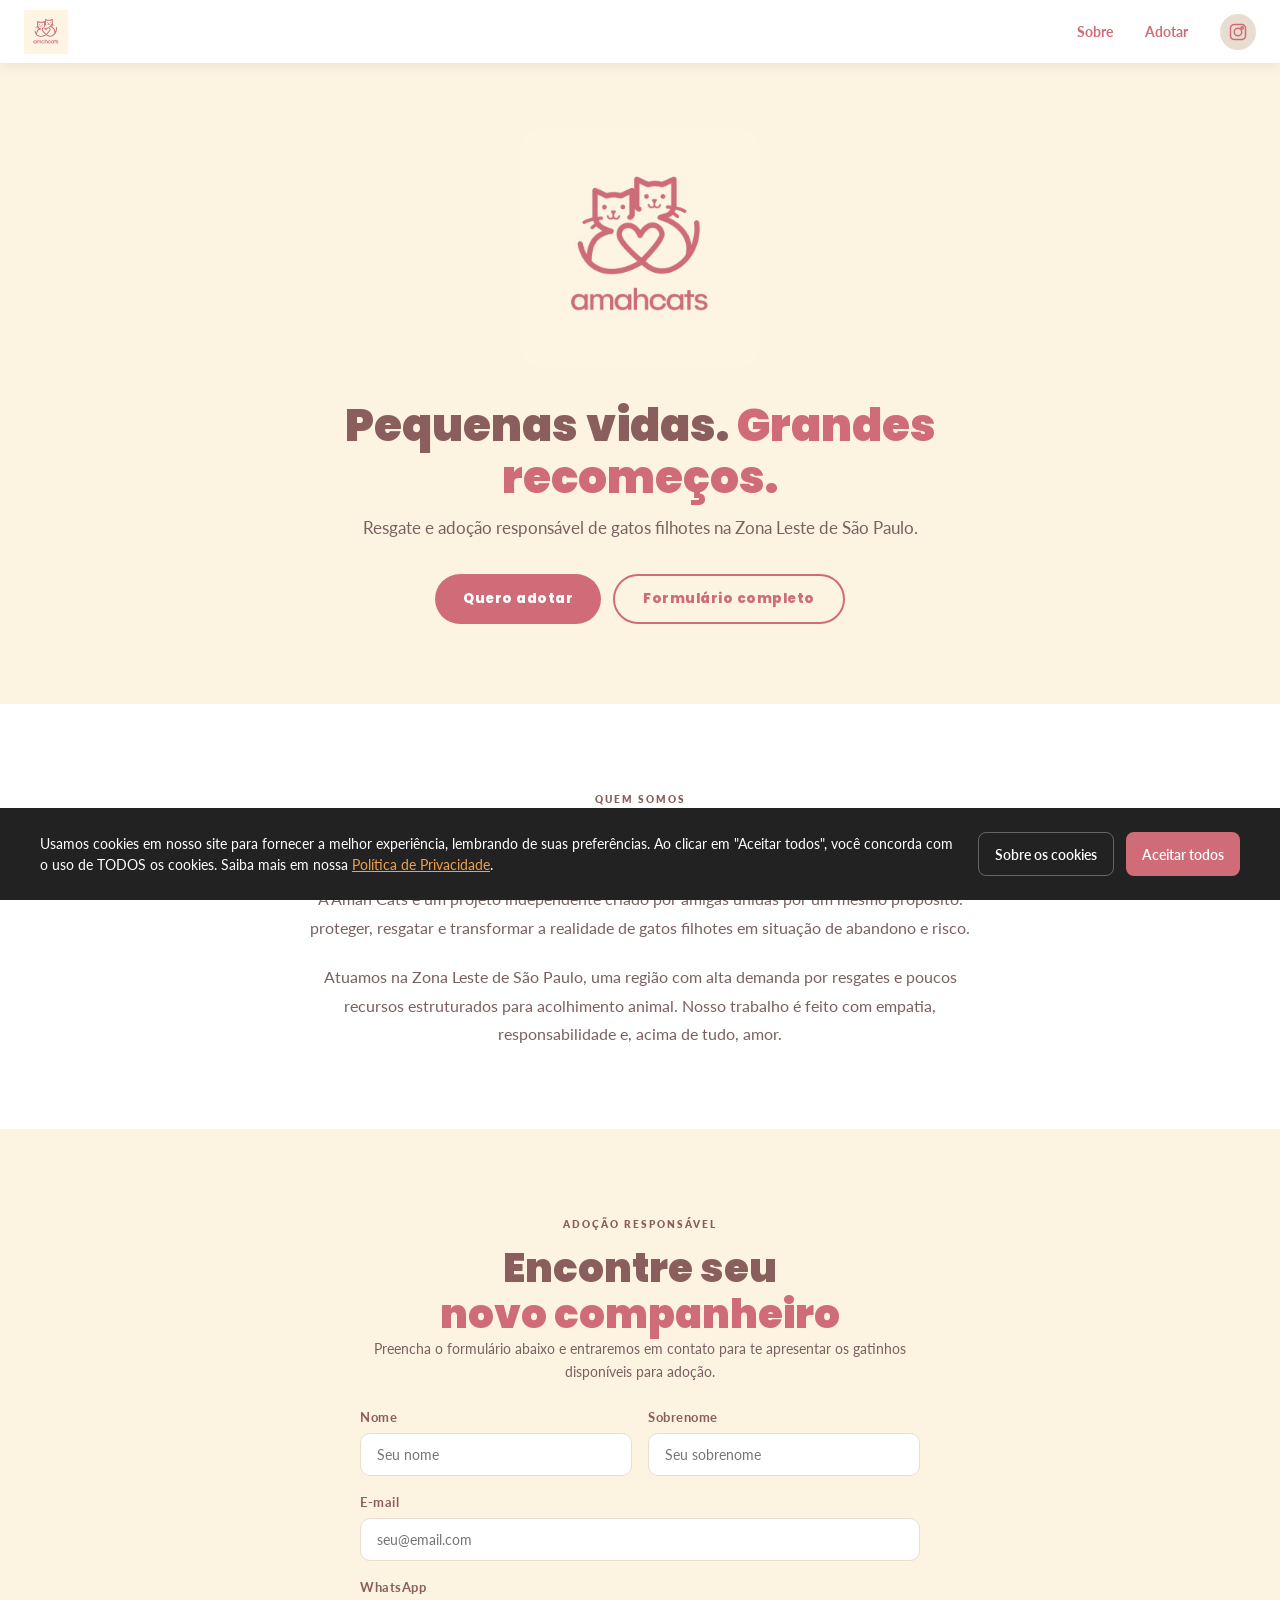
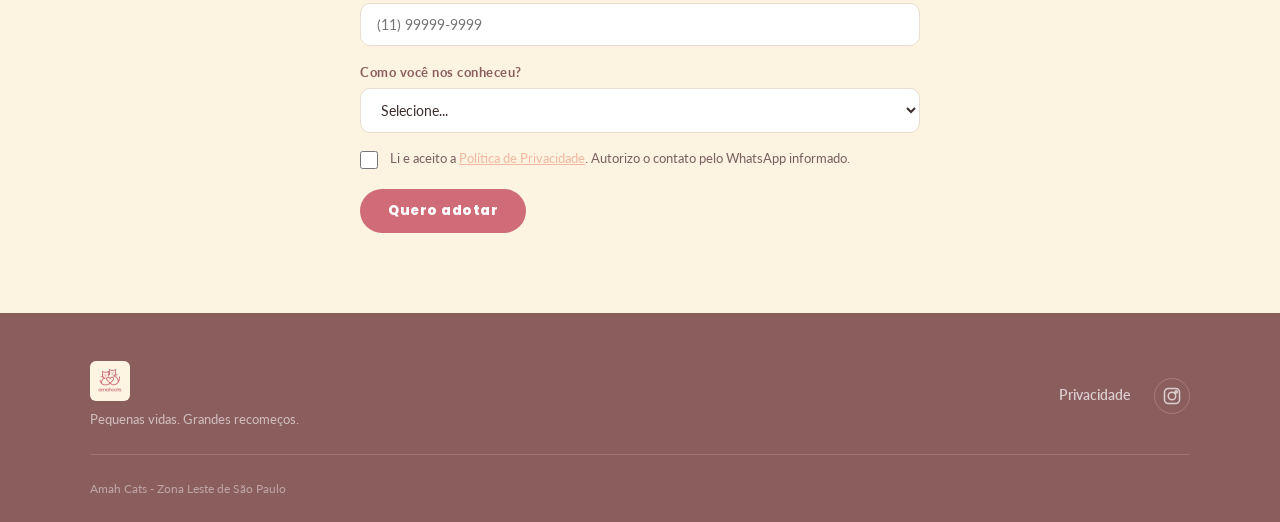
==== commit 36510e25: "feat: add como_conheceu to homepage adoption form, pt-BR review" ====
--- a/index.html
+++ b/index.html
@@ -5,6 +5,7 @@
   <meta name="viewport" content="width=device-width, initial-scale=1.0" />
   <meta name="description" content="Amah Cats - Resgate e adoção responsável de gatos filhotes na Zona Leste de São Paulo. Pequenas vidas, grandes recomeços." />
   <title>Amah Cats - Adoção Responsável</title>
+  <link rel="canonical" href="https://amahcats.com.br/">
   <link rel="icon" type="image/png" href="assets/amahcats_logo.png" />
   <link rel="stylesheet" href="css/style.css?v=4" />
   <link rel="preconnect" href="https://fonts.googleapis.com" />
@@ -88,6 +89,21 @@
               <label for="telefone">WhatsApp</label>
               <input type="tel" id="telefone" name="telefone" autocomplete="tel" required placeholder="(11) 99999-9999" />
             </div>
+            <div class="form-group">
+              <label for="como_conheceu_f1">Como você nos conheceu?</label>
+              <select id="como_conheceu_f1" name="como_conheceu" required>
+                <option value="">Selecione...</option>
+                <option value="google">Google / Busca online</option>
+                <option value="instagram">Instagram</option>
+                <option value="facebook">Facebook</option>
+                <option value="tiktok">TikTok</option>
+                <option value="youtube">YouTube</option>
+                <option value="indicacao">Indicação de amigo ou familiar</option>
+                <option value="indicacao_veterinario">Indicação de veterinário</option>
+                <option value="evento_feira">Evento ou feira</option>
+                <option value="outros">Outros</option>
+              </select>
+            </div>
             <div class="consent-group">
               <input type="checkbox" id="consent" name="consent" required />
               <label for="consent">
